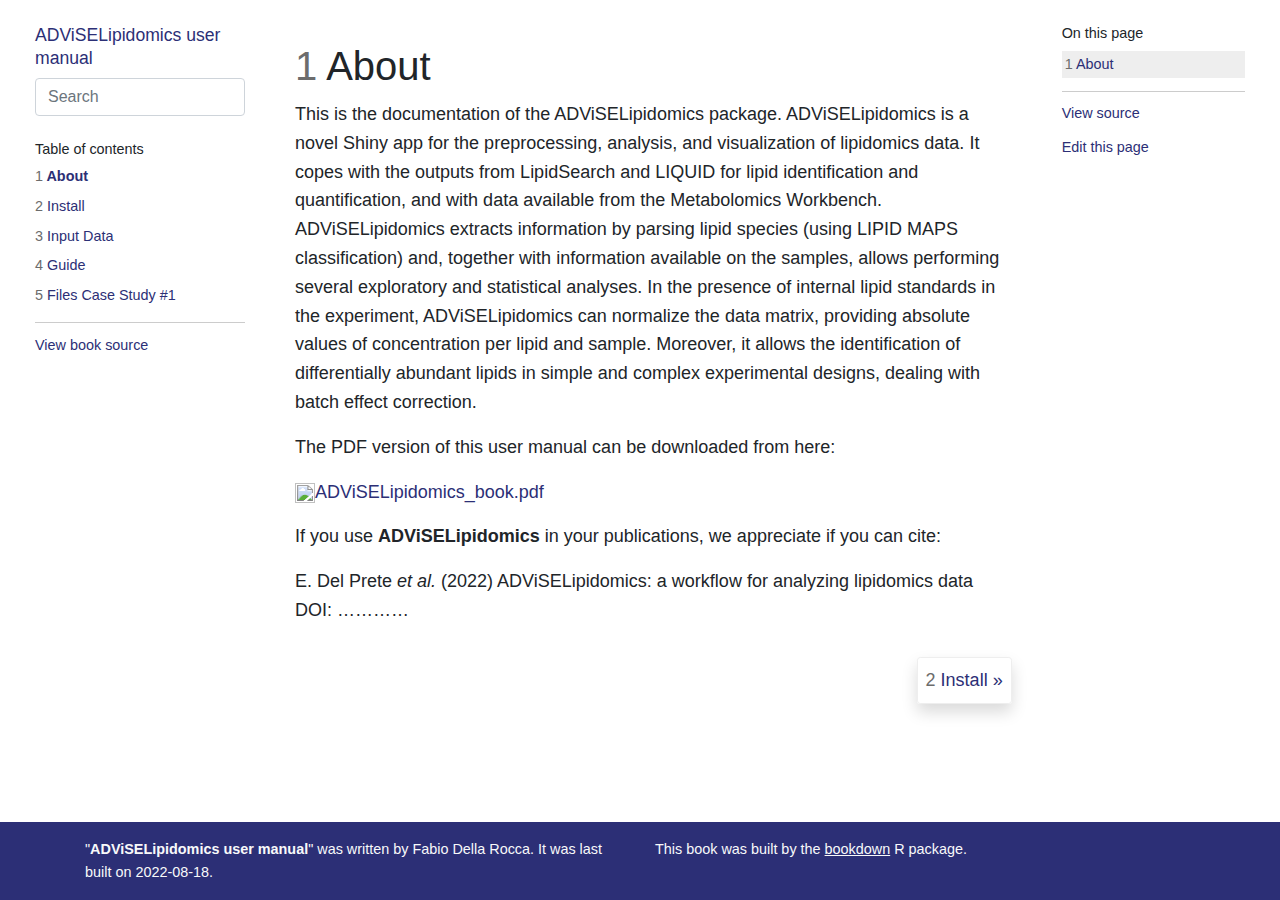
==== docs/index.html @ e3d08fb0 "added pdf link" ====
<!DOCTYPE html>
<html lang="en">
<head>
<meta http-equiv="Content-Type" content="text/html; charset=UTF-8">
<meta charset="utf-8">
<meta name="viewport" content="width=device-width, initial-scale=1, shrink-to-fit=no">
<title>Chapter 1 About | ADViSELipidomics user manual</title>
<meta name="author" content="Fabio Della Rocca">
<meta name="description" content="This is the user manual of ADViSELipidomics.">
<meta name="generator" content="bookdown 0.27 with bs4_book()">
<meta property="og:title" content="Chapter 1 About | ADViSELipidomics user manual">
<meta property="og:type" content="book">
<meta property="og:url" content="your book url like https://shinyfabio.github.io/ADViSELipidomics_book/">
<meta property="og:description" content="This is the user manual of ADViSELipidomics.">
<meta name="twitter:card" content="summary">
<meta name="twitter:title" content="Chapter 1 About | ADViSELipidomics user manual">
<meta name="twitter:description" content="This is the user manual of ADViSELipidomics.">
<!-- JS --><script src="https://cdnjs.cloudflare.com/ajax/libs/clipboard.js/2.0.6/clipboard.min.js" integrity="sha256-inc5kl9MA1hkeYUt+EC3BhlIgyp/2jDIyBLS6k3UxPI=" crossorigin="anonymous"></script><script src="https://cdnjs.cloudflare.com/ajax/libs/fuse.js/6.4.6/fuse.js" integrity="sha512-zv6Ywkjyktsohkbp9bb45V6tEMoWhzFzXis+LrMehmJZZSys19Yxf1dopHx7WzIKxr5tK2dVcYmaCk2uqdjF4A==" crossorigin="anonymous"></script><script src="https://kit.fontawesome.com/6ecbd6c532.js" crossorigin="anonymous"></script><script src="libs/jquery-3.6.0/jquery-3.6.0.min.js"></script><meta name="viewport" content="width=device-width, initial-scale=1, shrink-to-fit=no">
<link href="libs/bootstrap-4.6.0/bootstrap.min.css" rel="stylesheet">
<script src="libs/bootstrap-4.6.0/bootstrap.bundle.min.js"></script><script src="libs/bs3compat-0.3.1/transition.js"></script><script src="libs/bs3compat-0.3.1/tabs.js"></script><script src="libs/bs3compat-0.3.1/bs3compat.js"></script><link href="libs/bs4_book-1.0.0/bs4_book.css" rel="stylesheet">
<script src="libs/bs4_book-1.0.0/bs4_book.js"></script><script src="https://cdnjs.cloudflare.com/ajax/libs/autocomplete.js/0.38.0/autocomplete.jquery.min.js" integrity="sha512-GU9ayf+66Xx2TmpxqJpliWbT5PiGYxpaG8rfnBEk1LL8l1KGkRShhngwdXK1UgqhAzWpZHSiYPc09/NwDQIGyg==" crossorigin="anonymous"></script><script src="https://cdnjs.cloudflare.com/ajax/libs/mark.js/8.11.1/mark.min.js" integrity="sha512-5CYOlHXGh6QpOFA/TeTylKLWfB3ftPsde7AnmhuitiTX4K5SqCLBeKro6sPS8ilsz1Q4NRx3v8Ko2IBiszzdww==" crossorigin="anonymous"></script><!-- CSS --><style type="text/css">
    
    div.hanging-indent{margin-left: 1.5em; text-indent: -1.5em;}
  </style>
<link rel="stylesheet" href="style.css">
</head>
<body data-spy="scroll" data-target="#toc">

<div class="container-fluid">
<div class="row">
  <header class="col-sm-12 col-lg-3 sidebar sidebar-book"><a class="sr-only sr-only-focusable" href="#content">Skip to main content</a>

    <div class="d-flex align-items-start justify-content-between">
      <h1>
        <a href="index.html" title="">ADViSELipidomics user manual</a>
      </h1>
      <button class="btn btn-outline-primary d-lg-none ml-2 mt-1" type="button" data-toggle="collapse" data-target="#main-nav" aria-expanded="true" aria-controls="main-nav"><i class="fas fa-bars"></i><span class="sr-only">Show table of contents</span></button>
    </div>

    <div id="main-nav" class="collapse-lg">
      <form role="search">
        <input id="search" class="form-control" type="search" placeholder="Search" aria-label="Search">
</form>

      <nav aria-label="Table of contents"><h2>Table of contents</h2>
        <ul class="book-toc list-unstyled">
<li><a class="active" href="index.html"><span class="header-section-number">1</span> About</a></li>
<li><a class="" href="install.html"><span class="header-section-number">2</span> Install</a></li>
<li><a class="" href="inputdata.html"><span class="header-section-number">3</span> Input Data</a></li>
<li><a class="" href="guide.html"><span class="header-section-number">4</span> Guide</a></li>
<li><a class="" href="filestudy.html"><span class="header-section-number">5</span> Files Case Study #1</a></li>
</ul>

        <div class="book-extra">
          <p><a id="book-repo" href="https://github.com/ShinyFabio/ADViSELipidomics_book">View book source <i class="fab fa-github"></i></a></p>
        </div>
      </nav>
</div>
  </header><main class="col-sm-12 col-md-9 col-lg-7" id="content"><!--bookdown:title:end--><!--bookdown:title:start--><div id="about" class="section level1" number="1">
<h1>
<span class="header-section-number">1</span> About<a class="anchor" aria-label="anchor" href="#about"><i class="fas fa-link"></i></a>
</h1>
<p>This is the documentation of the ADViSELipidomics package. ADViSELipidomics is a novel Shiny app for the preprocessing, analysis, and visualization of lipidomics data. It copes with the outputs from LipidSearch and LIQUID for lipid identification and quantification, and with data available from the Metabolomics Workbench. ADViSELipidomics extracts information by parsing lipid species (using LIPID MAPS classification) and, together with information available on the samples, allows performing several exploratory and statistical analyses. In the presence of internal lipid standards in the experiment, ADViSELipidomics can normalize the data matrix, providing absolute values of concentration per lipid and sample. Moreover, it allows the identification of differentially abundant lipids in simple and complex experimental designs, dealing with batch effect correction.</p>
<p>The PDF version of this user manual can be downloaded from here:</p>
<p><img src="https://raw.githubusercontent.com/FortAwesome/Font-Awesome/6.x/svgs/solid/download.svg" width="20" height="20"><a href="https://github.com/ShinyFabio/ADViSELipidomics_book/raw/main/docs/ADViSELipidomics_book.pdf">ADViSELipidomics_book.pdf</a></p>
<p>If you use <strong>ADViSELipidomics</strong> in your publications, we appreciate if you can cite:</p>
<p>E. Del Prete <em>et al.</em> (2022) ADViSELipidomics: a workflow for analyzing lipidomics data DOI: …………</p>

</div>
  <div class="chapter-nav">
<div class="empty"></div>
<div class="next"><a href="install.html"><span class="header-section-number">2</span> Install</a></div>
</div></main><div class="col-md-3 col-lg-2 d-none d-md-block sidebar sidebar-chapter">
    <nav id="toc" data-toggle="toc" aria-label="On this page"><h2>On this page</h2>
      <ul class="nav navbar-nav"><li><a class="nav-link" href="#about"><span class="header-section-number">1</span> About</a></li></ul>

      <div class="book-extra">
        <ul class="list-unstyled">
<li><a id="book-source" href="https://github.com/ShinyFabio/ADViSELipidomics_book/blob/main/index.Rmd">View source <i class="fab fa-github"></i></a></li>
          <li><a id="book-edit" href="https://github.com/ShinyFabio/ADViSELipidomics_book/edit/main/index.Rmd">Edit this page <i class="fab fa-github"></i></a></li>
        </ul>
</div>
    </nav>
</div>

</div>
</div> <!-- .container -->

<footer class="bg-primary text-light mt-5"><div class="container"><div class="row">

  <div class="col-12 col-md-6 mt-3">
    <p>"<strong>ADViSELipidomics user manual</strong>" was written by Fabio Della Rocca. It was last built on 2022-08-18.</p>
  </div>

  <div class="col-12 col-md-6 mt-3">
    <p>This book was built by the <a class="text-light" href="https://bookdown.org">bookdown</a> R package.</p>
  </div>

</div></div>
</footer>
</body>
</html>
---- docs/libs/bs4_book-1.0.0/bs4_book.css ----
/* Page structure ----------------------------------------------------------

+-----+-----------------+------+--------------+
|     | sidebar-chapter | main | sidebar-book |
+=====+=================+======+==============+
| sml | 12 (collapsed)  | 12   | -            |
| md  | 12 (collapsed)  | 9    | 3            |
| lg  | 3               | 7    | 2            |
+-----+-----------------+------+--------------+

Side uses container-fluid so we set up some additional breakpoints, to ensure
that the columns never get too wide, either individually or collectively.

*/


@media (min-width: 1200px) {
  .container-fluid {
    max-width: 95rem;
  }
  .container-fluid .row {
    justify-content: space-evenly;
  }
  .container-fluid main {
    max-width: 45rem;
  }
  .sidebar {
    max-width: 15rem;
  }

  /* Increase font-size for very wide devices */
  body {
    font-size: 18px
  }
}

main {margin-top: 1rem;}

@media (max-width: 991.98px) {
  .sidebar {
    max-width: 100%;
  }

  .collapse-lg {
    display: none;
    padding: 1rem;
    border-radius: 0.2rem;
    background: #fafafa;
    margin-top: 0.5rem;
    margin-bottom: 1rem;
    box-shadow: 5px 5px 10px rgba(0.1, 0.1, 0.1, 0.5);
    border: 1px solid var(--primary);
  }
  .book-toc {
    column-count: 2;
  }
  .sidebar-book, main {
    padding-left: 1rem;
  }
  .sidebar-book {
    margin-top: 1rem;
  }
}
@media (min-width: 992px) {
  .collapse-lg {
    display: block !important;
  }
}
.collapse-lg.show {
  display: block;
}

@media (min-width: 768px) {
  .sidebar-chapter {
    position: sticky;
    max-height: 100vh;
    top: 0;
    overflow-y: auto;
  }
}

@media (min-width: 992px) {
  .sidebar-book {
    position: sticky;
    max-height: 100vh;
    top: 0;
    overflow-y: auto;
  }
}

/* Chapter nav ----------------------------------------- */

.chapter-nav {
  display: flex;
  justify-content: space-between;
  margin-top: 2rem;
}
.chapter-nav .prev, .chapter-nav .next {
  padding: 0.5rem;
  border: 1px solid #eee;
  border-radius: 0.2rem;
  box-shadow: 0 .5rem 1rem rgba(0,0,0,.15);
}
.chapter-nav .empty {
  border: none;
}
.chapter-nav .prev a:before {
  content: "« ";
}
.chapter-nav .next a:after {
  content: " »";
}

/* Sidebar ------------------------------------------------------ */

.sidebar h1, .sidebar h2 {
  margin-top: 1.5rem;
  margin-bottom: 0.5rem;
}
.sidebar h1 {
  font-size: 1.1rem;
}
@media (max-width: 991.98px) {
  .sidebar h1 {
    font-size: 1.5rem;
    margin-top: 0rem;
  }
}
.sidebar h2 {
  font-size: 0.9rem;
}

.sidebar hr {
  margin: 0 0 0.5rem 0;
}

.sidebar li {
  margin-bottom: 0.5rem;
  font-size: 0.9rem;
  line-height: 1.5;
}

.sidebar li.book-part {
  margin-top: 1rem;
}

.book-toc .active {
  font-weight: bolder;
}

.book-extra {
  border-top: 1px solid #ccc;
  margin-top: 0.5rem;
  padding-top: 0.5rem;
  font-size: 0.9rem;
}

.book-extra i {
  font-size: 1.2em;
}

/* Sticky footer ----------------------------------------- */
html, body {height: 100%}

body {
  display: flex;
  flex-direction: column;
}
.container-fluid {
  flex: 1 0 auto;
}
footer {
  flex-shrink: 0;
  font-size: 0.9rem;

}
footer a {
  text-decoration: underline;
}

/* Scrollspy --------------------------------------------- */

nav[data-toggle="toc"] .nav > li {
  margin-bottom: calc(0.5rem - 3px);
}

nav[data-toggle="toc"] .nav > li > a {
  padding: 3px;
  display: block;
}

nav[data-toggle="toc"] .nav > li > a:hover {
  text-decoration: underline;
}

nav[data-toggle="toc"] .nav a.nav-link.active,
nav[data-toggle="toc"] .nav .nav-link.active > li > a {
  background-color: #eee;
}

/* Nav: second level (shown on .active) */
nav[data-toggle="toc"] .nav-link + ul {
  display: none;
}
nav[data-toggle="toc"] .nav-link.active + ul {
  margin-top: 3px;
  display: block;
}

nav[data-toggle="toc"] .nav .nav > li {
  margin-bottom: 0;
}
nav[data-toggle="toc"] .nav .nav > li > a {
  margin-left: 10px;
}
/* Figures -------------------------------------------- */

.figure, .inline-figure {
  width: 100%;
  overflow-x: auto;
}

.inline-figure {
  border: solid 2px #f1f1f1;
  margin-bottom: 1rem; /* to match <p> */
}

.figure {
  border-top: 2px solid #eee;
  border-bottom: 2px solid #eee;
  margin:  1.5rem -0.5rem 1rem -0.5rem;
  padding: 1.5rem    0    1rem      1rem;
}

@media (max-width: 767.98px) {
  .figure {
    margin: 1.5rem -1rem 1.5rem -1rem;
    padding: 1.5rem;
    width: 100vw;
  }
}

caption, p.caption {
  text-align: left;
  margin-top: 1rem;
  margin-bottom: 0;
  font-size: 0.9rem;
  color: #777;
}

/* Headings -------------------------------------------- */

h2 {
  margin-top: 2rem;
  margin-bottom: 1rem;
  font-size: 1.5rem;
}
h3 { margin-top: 1.5em; font-size: 1.2rem; }
h4 { margin-top: 1.5em; font-size: 1.1rem; }
h5 { margin-top: 1.5em; font-size: 1rem; }

h1, h2, h3, h4, h5 {
  line-height: 1.3;
}

.header-section-number {
  color: #6C6C6C;
  font-weight: normal;
}

.dropdown-item .header-section-number {
  position: absolute;
  width: 2rem;
  left: -1rem;
  display: block;
  text-align: right;
}

.anchor {
  font-size: max(0.5em, 1rem);
  margin-left: 0.5rem;
  display: none;
}
h1:hover .anchor,
h2:hover .anchor,
h3:hover .anchor,
h4:hover .anchor,
h5:hover .anchor,
h6:hover .anchor {
  display: inline;
}

/* Tables ---------------------------------------------- */

.inline-table {
  overflow-x: auto;
}

table.kable_wrapper td {
  vertical-align: top;
}


/* Footnotes --------------------------------------------- */

.popover {
  max-width: min(100vw, 32rem);
  font-size: 0.9rem;
  box-shadow: 4px 4px 8px rgba(0, 0, 0, 0.3);
}
.popover-body {
  padding: 0.75rem;
}
.popover-body p:last-child {
  margin-bottom: 0;
}

a.footnote-ref {
  cursor: pointer;
}

/* Search ---------------------------------------------- */

mark {
  background: linear-gradient(-100deg,
    hsla(48,92%,75%,.3),
    hsla(48,92%,75%,.7) 95%,
    hsla(48,92%,75%,.1)
  )
}

.algolia-autocomplete .aa-hint {
  color: #999;
}
.algolia-autocomplete .aa-dropdown-menu {
  width: min(100%, 20rem);
  background-color: #fff;
  border: 1px solid var(--gray);
  border-radius: 0.2rem;
  margin-top: 2px;

  max-height: 50vh;
  overflow-y: auto;
}
.algolia-autocomplete .aa-dropdown-menu .aa-suggestion {
  cursor: pointer;
  padding: 5px 4px;
  border-bottom: 1px #ddd solid;
  font-size: 0.9rem;
}
.algolia-autocomplete .aa-dropdown-menu .aa-suggestion.aa-cursor {
  background-color: #B2D7FF;
}

/* Code ------------------------------------------------ */

pre {
  position: relative;
  overflow: auto;
  border: 1px solid #eee;
  padding: 0.5rem;
  margin: 0 -0.5rem 1rem -0.5rem;
  background-image: linear-gradient(160deg,#f8f8f8 0,#f1f1f1 100%);
}

@media (max-width: 767.98px) {
  /* Make background span full width on mobile */
  .section > .sourceCode > pre {
    margin: 0 -1rem 1rem -1rem;
    padding: 0.5rem 1rem;
    width: 100vw;
  }
}

code {
  background-color: #f8f8f8;
}

pre code {
  background-color: transparent;
  word-break: normal; /* force wide blocks to scroll, not wrap */
  word-wrap: normal;
}

pre, code {
  border-radius: 0.2rem;
  color: #212529; /* match text colour */
}
code a:any-link {
  color: inherit; /* use colour from syntax highlighting */
  text-decoration: underline;
  text-decoration-color: #ccc;
}

/* copy button */

div.sourceCode {
  position: relative;
}

.btn-copy {
  position: absolute;
  top: 0rem;
  right: -0.5rem; /* coherent with pre margin rule */
}

div.sourceCode > button {
  filter: opacity(50%);
}

div.sourceCode > button:hover {
  filter: opacity(100%);
}

div.sourceCode > button > i.bi::before {
  display: inline-block;
  height: 1rem;
  width: 1rem;
  content: "";
  vertical-align: -0.125em;
  background-image: url('data:image/svg+xml,<svg xmlns="http://www.w3.org/2000/svg" width="16" height="16" fill="currentColor" viewBox="0 0 16 16"><path d="M4 1.5H3a2 2 0 0 0-2 2V14a2 2 0 0 0 2 2h10a2 2 0 0 0 2-2V3.5a2 2 0 0 0-2-2h-1v1h1a1 1 0 0 1 1 1V14a1 1 0 0 1-1 1H3a1 1 0 0 1-1-1V3.5a1 1 0 0 1 1-1h1v-1z"/><path d="M9.5 1a.5.5 0 0 1 .5.5v1a.5.5 0 0 1-.5.5h-3a.5.5 0 0 1-.5-.5v-1a.5.5 0 0 1 .5-.5h3zm-3-1A1.5 1.5 0 0 0 5 1.5v1A1.5 1.5 0 0 0 6.5 4h3A1.5 1.5 0 0 0 11 2.5v-1A1.5 1.5 0 0 0 9.5 0h-3z"/></svg>');
  background-repeat: no-repeat;
  background-size: 1rem 1rem;
}

div.sourceCode > button.btn-copy-checked > .bi::before {
  background-image: url('data:image/svg+xml,<svg xmlns="http://www.w3.org/2000/svg" width="16" height="16" fill="currentColor" viewBox="0 0 16 16"><path d="M13.854 3.646a.5.5 0 0 1 0 .708l-7 7a.5.5 0 0 1-.708 0l-3.5-3.5a.5.5 0 1 1 .708-.708L6.5 10.293l6.646-6.647a.5.5 0 0 1 .708 0z"/></svg>');
}

/* https://github.com/rstudio/distill/blob/master/inst/rmarkdown/templates/distill_article/resources/a11y.theme + https://gist.github.com/hadley/f53b6e92df20994fdabe6562d284728a */
code span.ot {color:#007faa}
code span.at {color:#7d9029}
code span.ss {color:#bb6688}
code span.an {color:#545454;}
code span.fu {color:#4254A7}
code span.st {color:#008000}
code span.cf {color:#007faa;}
code span.op {color:#696969}
code span.er {color:#ff0000;}
code span.bn {color:#a1024a}
code span.al {color:#ff0000;}
code span.va {color:#19177c}
code span.bu {color: #007faa;}
code span.ex {}
code span.pp {color:#bc7a00}
code span.in {color:#545454;}
code span.vs {color:#008000}
code span.wa {color:#545454; font-style: italic}
code span.do {color:#ba2121; font-style: italic}
code span.im {color:#007faa; font-weight: bold;}
code span.ch {color:#008000}
code span.dt {color:#aa5d00}
code span.fl {color:#a1024a}
code span.co {color:#545454}
code span.cv {color:#545454; font-style: italic}
code span.cn {color:#d91e18}
code span.sc {color:#008000}
code span.dv {color:#a1024a}
code span.kw {color:#007faa}

/* Misc typography ---------------------------------------------- */

a {
  overflow-wrap: break-word;
  word-wrap: break-word;
}

blockquote {
  border-left: 0.5rem solid #eee;
  padding-left: 0.5rem;
  margin-left: -0.5rem;
}

body {
  line-height: 1.6;
}

.smallcaps {
  font-variant: small-caps;
}

/* special callout blocks */

.rmdnote, .rmdcaution, .rmdimportant, .rmdtip, .rmdwarning {
  margin: 1rem calc(-2px - 0.5em);
  padding: 1rem;
  border: 2px solid #eee;
}

.rmdnote > *:last-child, .rmdcaution > *:last-child, .rmdimportant > *:last-child, .rmdtip > *:last-child, .rmdwarning > *:last-child {
  margin-bottom: 0;
}

@media (max-width: 767.98px) {
  .rmdnote, .rmdcaution, .rmdimportant, .rmdtip, .rmdwarning {
    margin: 1rem -1rem;
    border-width: 4px;
  }
}

.rmdnote {
  border-color: var(--primary);
}
.rmdimportant {
  border-color: var(--success);
}
.rmdcaution {
  border-color: var(--danger);
}
.rmdwarning {
  border-color: var(--warning);
}
.rmdtip {
  border-color: var(--info);
}

.rmdcaution pre, .rmdimportant pre, .rmdnote pre, .rmdtip pre, .rmdwarning pre {
  /* Make code blocks full width in rmdnote */
  margin: 0 -1rem 1rem -1rem;
  padding: 1rem;
}

.rmdcaution .btn-copy, .rmdimportant .btn-copy, .rmdnote .btn-copy, .rmdtip .btn-copy, .rmdwarning .btn-copy {
  /* Needs to be set according to margin in callout pre block */
  right: -1rem;
}

main ul {
 list-style-type: square;
}
main ol, main ul {
  padding-left: 25px;
  margin-bottom: 0;
}
main li {
  margin-bottom: 0.5rem;
}
main ol > li:first-child, main ul > li:first-child {
  margin-top: 0.5rem;
}

/* Cover image */

img.cover {
  float: right;
  margin: 0 1rem 0 1rem;
  box-shadow: 0 .5rem 1rem rgba(0,0,0,.15);
}
@media (max-width: 767.98px) {
  img.cover {
    float: none;
    display: block;
    margin: 0 auto 1rem auto;
  }
}
---- docs/style.css ----
p.caption {
  color: #777;
  margin-top: 10px;
}
p code {
  white-space: inherit;
}
pre {
  word-break: normal;
  word-wrap: normal;
}
pre code {
  white-space: inherit;
}
.container-fluid {
    max-width: 120rem;
}
.container-fluid main {
    max-width: 55rem;
}
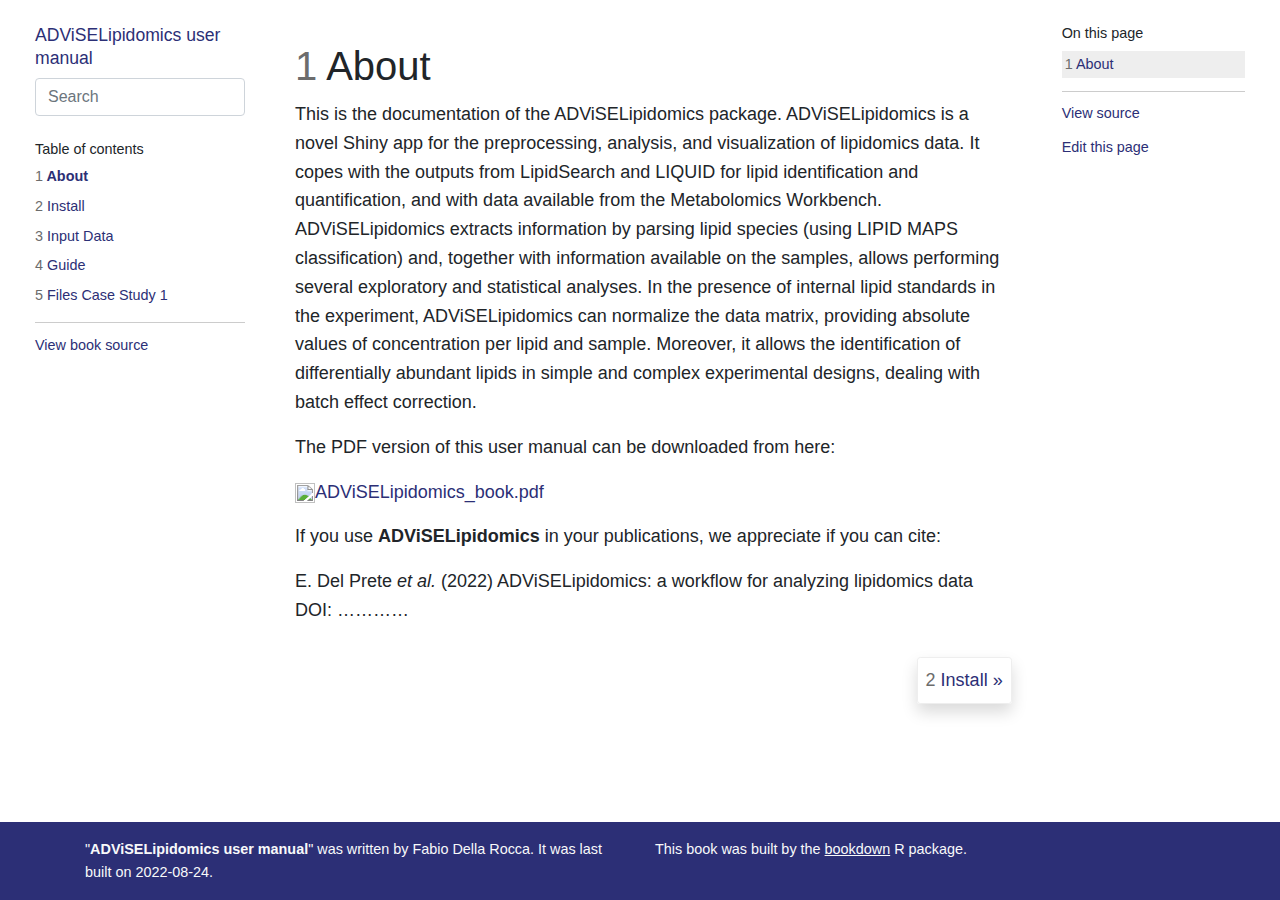
==== commit e64cb56a: "removing #" ====
--- a/docs/index.html
+++ b/docs/index.html
@@ -48,7 +48,7 @@
 <li><a class="" href="install.html"><span class="header-section-number">2</span> Install</a></li>
 <li><a class="" href="inputdata.html"><span class="header-section-number">3</span> Input Data</a></li>
 <li><a class="" href="guide.html"><span class="header-section-number">4</span> Guide</a></li>
-<li><a class="" href="filestudy.html"><span class="header-section-number">5</span> Files Case Study #1</a></li>
+<li><a class="" href="filestudy.html"><span class="header-section-number">5</span> Files Case Study 1</a></li>
 </ul>
 
         <div class="book-extra">
@@ -89,7 +89,7 @@
 <footer class="bg-primary text-light mt-5"><div class="container"><div class="row">
 
   <div class="col-12 col-md-6 mt-3">
-    <p>"<strong>ADViSELipidomics user manual</strong>" was written by Fabio Della Rocca. It was last built on 2022-08-18.</p>
+    <p>"<strong>ADViSELipidomics user manual</strong>" was written by Fabio Della Rocca. It was last built on 2022-08-24.</p>
   </div>
 
   <div class="col-12 col-md-6 mt-3">
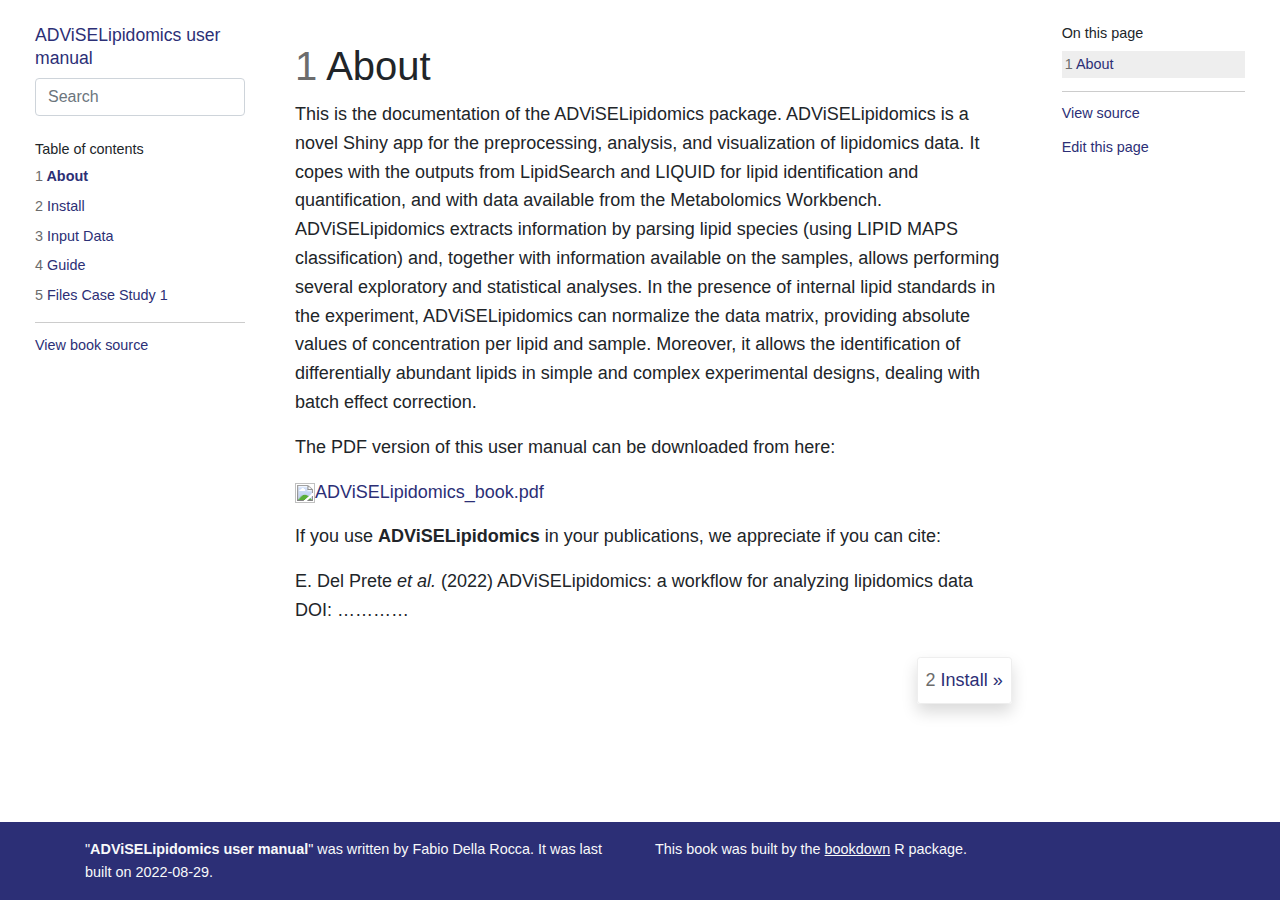
==== commit 5a0452ab: "removed another #" ====
--- a/docs/index.html
+++ b/docs/index.html
@@ -89,7 +89,7 @@
 <footer class="bg-primary text-light mt-5"><div class="container"><div class="row">
 
   <div class="col-12 col-md-6 mt-3">
-    <p>"<strong>ADViSELipidomics user manual</strong>" was written by Fabio Della Rocca. It was last built on 2022-08-24.</p>
+    <p>"<strong>ADViSELipidomics user manual</strong>" was written by Fabio Della Rocca. It was last built on 2022-08-29.</p>
   </div>
 
   <div class="col-12 col-md-6 mt-3">
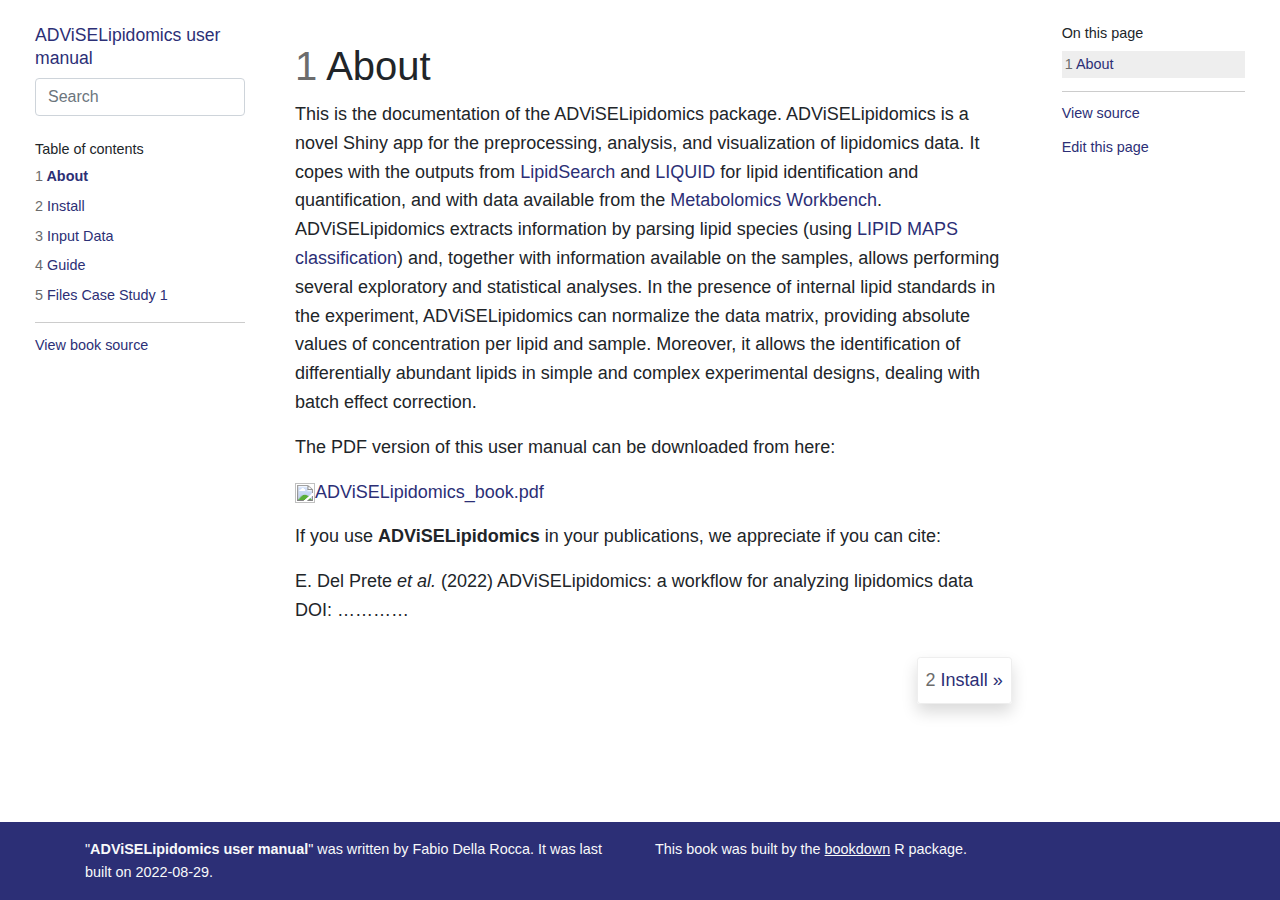
==== commit e84969db: "added link in about" ====
--- a/docs/index.html
+++ b/docs/index.html
@@ -60,7 +60,7 @@
 <h1>
 <span class="header-section-number">1</span> About<a class="anchor" aria-label="anchor" href="#about"><i class="fas fa-link"></i></a>
 </h1>
-<p>This is the documentation of the ADViSELipidomics package. ADViSELipidomics is a novel Shiny app for the preprocessing, analysis, and visualization of lipidomics data. It copes with the outputs from LipidSearch and LIQUID for lipid identification and quantification, and with data available from the Metabolomics Workbench. ADViSELipidomics extracts information by parsing lipid species (using LIPID MAPS classification) and, together with information available on the samples, allows performing several exploratory and statistical analyses. In the presence of internal lipid standards in the experiment, ADViSELipidomics can normalize the data matrix, providing absolute values of concentration per lipid and sample. Moreover, it allows the identification of differentially abundant lipids in simple and complex experimental designs, dealing with batch effect correction.</p>
+<p>This is the documentation of the ADViSELipidomics package. ADViSELipidomics is a novel Shiny app for the preprocessing, analysis, and visualization of lipidomics data. It copes with the outputs from <a href="https://www.thermofisher.com/it/en/home/industrial/mass-spectrometry/liquid-chromatography-mass-spectrometry-lc-ms/lc-ms-software/multi-omics-data-analysis/lipid-search-software.html">LipidSearch</a> and <a href="https://github.com/PNNL-Comp-Mass-Spec/LIQUID">LIQUID</a> for lipid identification and quantification, and with data available from the <a href="https://www.metabolomicsworkbench.org/">Metabolomics Workbench</a>. ADViSELipidomics extracts information by parsing lipid species (using <a href="https://www.lipidmaps.org/data/classification/lipid_cns.html">LIPID MAPS classification</a>) and, together with information available on the samples, allows performing several exploratory and statistical analyses. In the presence of internal lipid standards in the experiment, ADViSELipidomics can normalize the data matrix, providing absolute values of concentration per lipid and sample. Moreover, it allows the identification of differentially abundant lipids in simple and complex experimental designs, dealing with batch effect correction.</p>
 <p>The PDF version of this user manual can be downloaded from here:</p>
 <p><img src="https://raw.githubusercontent.com/FortAwesome/Font-Awesome/6.x/svgs/solid/download.svg" width="20" height="20"><a href="https://github.com/ShinyFabio/ADViSELipidomics_book/raw/main/docs/ADViSELipidomics_book.pdf">ADViSELipidomics_book.pdf</a></p>
 <p>If you use <strong>ADViSELipidomics</strong> in your publications, we appreciate if you can cite:</p>
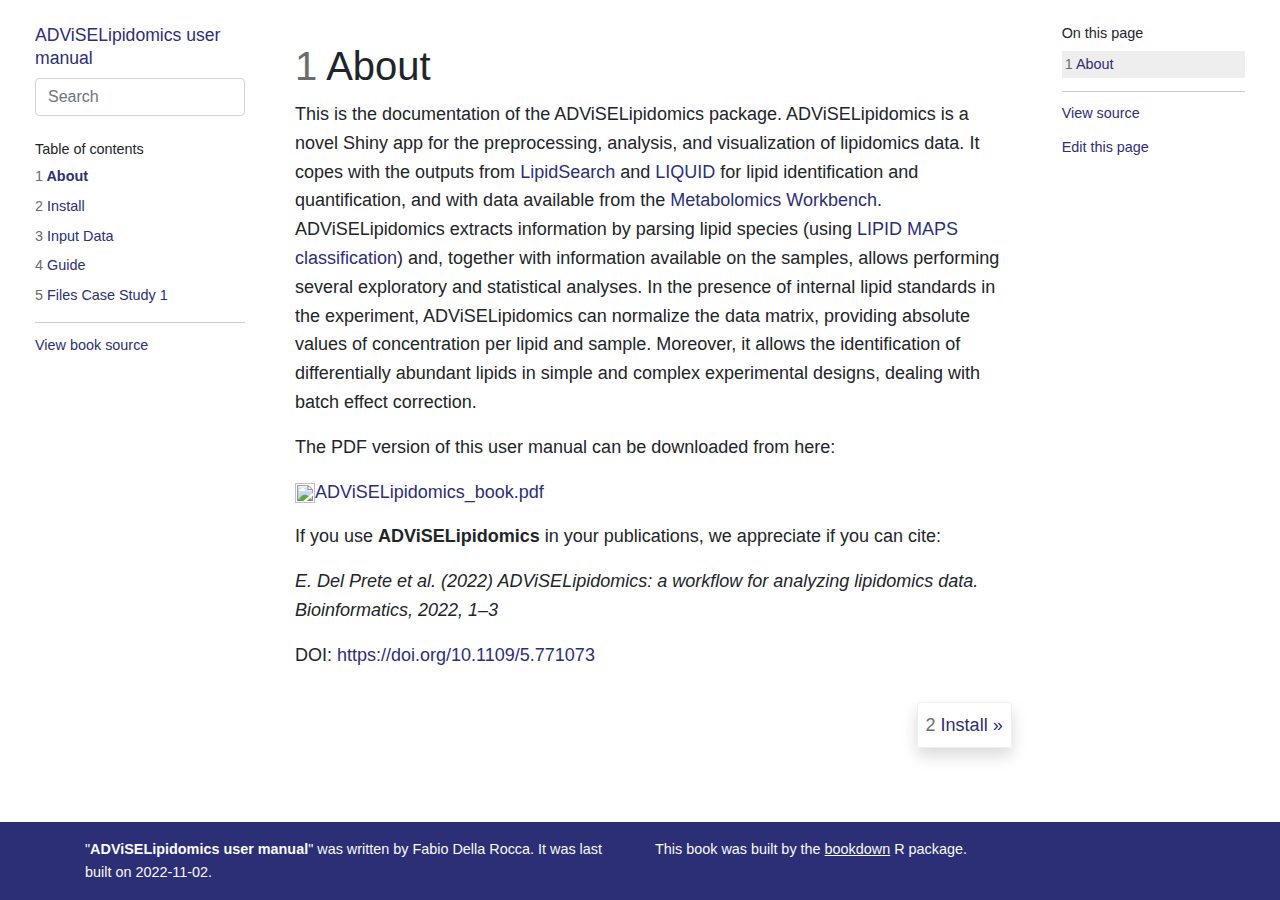
==== commit b3a25655: "added doi" ====
--- a/docs/index.html
+++ b/docs/index.html
@@ -7,7 +7,7 @@
 <title>Chapter 1 About | ADViSELipidomics user manual</title>
 <meta name="author" content="Fabio Della Rocca">
 <meta name="description" content="This is the user manual of ADViSELipidomics.">
-<meta name="generator" content="bookdown 0.27 with bs4_book()">
+<meta name="generator" content="bookdown 0.28 with bs4_book()">
 <meta property="og:title" content="Chapter 1 About | ADViSELipidomics user manual">
 <meta property="og:type" content="book">
 <meta property="og:url" content="your book url like https://shinyfabio.github.io/ADViSELipidomics_book/">
@@ -17,7 +17,7 @@
 <meta name="twitter:description" content="This is the user manual of ADViSELipidomics.">
 <!-- JS --><script src="https://cdnjs.cloudflare.com/ajax/libs/clipboard.js/2.0.6/clipboard.min.js" integrity="sha256-inc5kl9MA1hkeYUt+EC3BhlIgyp/2jDIyBLS6k3UxPI=" crossorigin="anonymous"></script><script src="https://cdnjs.cloudflare.com/ajax/libs/fuse.js/6.4.6/fuse.js" integrity="sha512-zv6Ywkjyktsohkbp9bb45V6tEMoWhzFzXis+LrMehmJZZSys19Yxf1dopHx7WzIKxr5tK2dVcYmaCk2uqdjF4A==" crossorigin="anonymous"></script><script src="https://kit.fontawesome.com/6ecbd6c532.js" crossorigin="anonymous"></script><script src="libs/jquery-3.6.0/jquery-3.6.0.min.js"></script><meta name="viewport" content="width=device-width, initial-scale=1, shrink-to-fit=no">
 <link href="libs/bootstrap-4.6.0/bootstrap.min.css" rel="stylesheet">
-<script src="libs/bootstrap-4.6.0/bootstrap.bundle.min.js"></script><script src="libs/bs3compat-0.3.1/transition.js"></script><script src="libs/bs3compat-0.3.1/tabs.js"></script><script src="libs/bs3compat-0.3.1/bs3compat.js"></script><link href="libs/bs4_book-1.0.0/bs4_book.css" rel="stylesheet">
+<script src="libs/bootstrap-4.6.0/bootstrap.bundle.min.js"></script><script src="libs/bs3compat-0.4.0/transition.js"></script><script src="libs/bs3compat-0.4.0/tabs.js"></script><script src="libs/bs3compat-0.4.0/bs3compat.js"></script><link href="libs/bs4_book-1.0.0/bs4_book.css" rel="stylesheet">
 <script src="libs/bs4_book-1.0.0/bs4_book.js"></script><script src="https://cdnjs.cloudflare.com/ajax/libs/autocomplete.js/0.38.0/autocomplete.jquery.min.js" integrity="sha512-GU9ayf+66Xx2TmpxqJpliWbT5PiGYxpaG8rfnBEk1LL8l1KGkRShhngwdXK1UgqhAzWpZHSiYPc09/NwDQIGyg==" crossorigin="anonymous"></script><script src="https://cdnjs.cloudflare.com/ajax/libs/mark.js/8.11.1/mark.min.js" integrity="sha512-5CYOlHXGh6QpOFA/TeTylKLWfB3ftPsde7AnmhuitiTX4K5SqCLBeKro6sPS8ilsz1Q4NRx3v8Ko2IBiszzdww==" crossorigin="anonymous"></script><!-- CSS --><style type="text/css">
     
     div.hanging-indent{margin-left: 1.5em; text-indent: -1.5em;}
@@ -64,7 +64,10 @@
 <p>The PDF version of this user manual can be downloaded from here:</p>
 <p><img src="https://raw.githubusercontent.com/FortAwesome/Font-Awesome/6.x/svgs/solid/download.svg" width="20" height="20"><a href="https://github.com/ShinyFabio/ADViSELipidomics_book/raw/main/docs/ADViSELipidomics_book.pdf">ADViSELipidomics_book.pdf</a></p>
 <p>If you use <strong>ADViSELipidomics</strong> in your publications, we appreciate if you can cite:</p>
-<p>E. Del Prete <em>et al.</em> (2022) ADViSELipidomics: a workflow for analyzing lipidomics data DOI: …………</p>
+<p>
+<em>E. Del Prete et al. (2022) ADViSELipidomics: a workflow for analyzing lipidomics data. Bioinformatics, 2022, 1–3</em>
+</p>
+<p>DOI: <a href="https://doi.org/10.1109/5.771073" class="uri">https://doi.org/10.1109/5.771073</a></p>
 
 </div>
   <div class="chapter-nav">
@@ -89,7 +92,7 @@
 <footer class="bg-primary text-light mt-5"><div class="container"><div class="row">
 
   <div class="col-12 col-md-6 mt-3">
-    <p>"<strong>ADViSELipidomics user manual</strong>" was written by Fabio Della Rocca. It was last built on 2022-08-29.</p>
+    <p>"<strong>ADViSELipidomics user manual</strong>" was written by Fabio Della Rocca. It was last built on 2022-11-02.</p>
   </div>
 
   <div class="col-12 col-md-6 mt-3">
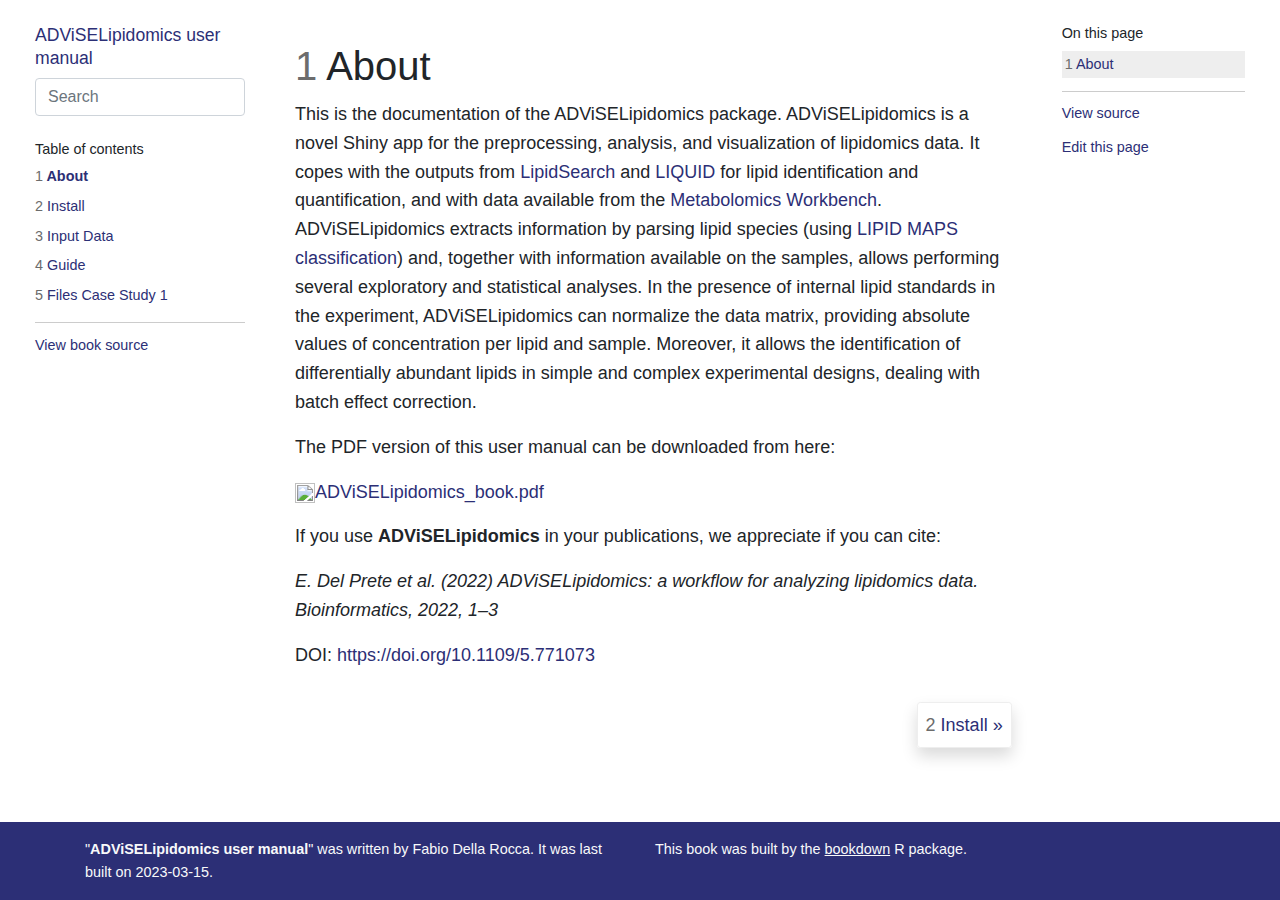
==== commit 3ec6b69f: "small corrections" ====
--- a/docs/index.html
+++ b/docs/index.html
@@ -7,7 +7,7 @@
 <title>Chapter 1 About | ADViSELipidomics user manual</title>
 <meta name="author" content="Fabio Della Rocca">
 <meta name="description" content="This is the user manual of ADViSELipidomics.">
-<meta name="generator" content="bookdown 0.28 with bs4_book()">
+<meta name="generator" content="bookdown 0.33 with bs4_book()">
 <meta property="og:title" content="Chapter 1 About | ADViSELipidomics user manual">
 <meta property="og:type" content="book">
 <meta property="og:url" content="your book url like https://shinyfabio.github.io/ADViSELipidomics_book/">
@@ -17,7 +17,7 @@
 <meta name="twitter:description" content="This is the user manual of ADViSELipidomics.">
 <!-- JS --><script src="https://cdnjs.cloudflare.com/ajax/libs/clipboard.js/2.0.6/clipboard.min.js" integrity="sha256-inc5kl9MA1hkeYUt+EC3BhlIgyp/2jDIyBLS6k3UxPI=" crossorigin="anonymous"></script><script src="https://cdnjs.cloudflare.com/ajax/libs/fuse.js/6.4.6/fuse.js" integrity="sha512-zv6Ywkjyktsohkbp9bb45V6tEMoWhzFzXis+LrMehmJZZSys19Yxf1dopHx7WzIKxr5tK2dVcYmaCk2uqdjF4A==" crossorigin="anonymous"></script><script src="https://kit.fontawesome.com/6ecbd6c532.js" crossorigin="anonymous"></script><script src="libs/jquery-3.6.0/jquery-3.6.0.min.js"></script><meta name="viewport" content="width=device-width, initial-scale=1, shrink-to-fit=no">
 <link href="libs/bootstrap-4.6.0/bootstrap.min.css" rel="stylesheet">
-<script src="libs/bootstrap-4.6.0/bootstrap.bundle.min.js"></script><script src="libs/bs3compat-0.4.0/transition.js"></script><script src="libs/bs3compat-0.4.0/tabs.js"></script><script src="libs/bs3compat-0.4.0/bs3compat.js"></script><link href="libs/bs4_book-1.0.0/bs4_book.css" rel="stylesheet">
+<script src="libs/bootstrap-4.6.0/bootstrap.bundle.min.js"></script><script src="libs/bs3compat-0.4.2/transition.js"></script><script src="libs/bs3compat-0.4.2/tabs.js"></script><script src="libs/bs3compat-0.4.2/bs3compat.js"></script><link href="libs/bs4_book-1.0.0/bs4_book.css" rel="stylesheet">
 <script src="libs/bs4_book-1.0.0/bs4_book.js"></script><script src="https://cdnjs.cloudflare.com/ajax/libs/autocomplete.js/0.38.0/autocomplete.jquery.min.js" integrity="sha512-GU9ayf+66Xx2TmpxqJpliWbT5PiGYxpaG8rfnBEk1LL8l1KGkRShhngwdXK1UgqhAzWpZHSiYPc09/NwDQIGyg==" crossorigin="anonymous"></script><script src="https://cdnjs.cloudflare.com/ajax/libs/mark.js/8.11.1/mark.min.js" integrity="sha512-5CYOlHXGh6QpOFA/TeTylKLWfB3ftPsde7AnmhuitiTX4K5SqCLBeKro6sPS8ilsz1Q4NRx3v8Ko2IBiszzdww==" crossorigin="anonymous"></script><!-- CSS --><style type="text/css">
     
     div.hanging-indent{margin-left: 1.5em; text-indent: -1.5em;}
@@ -92,7 +92,7 @@
 <footer class="bg-primary text-light mt-5"><div class="container"><div class="row">
 
   <div class="col-12 col-md-6 mt-3">
-    <p>"<strong>ADViSELipidomics user manual</strong>" was written by Fabio Della Rocca. It was last built on 2022-11-02.</p>
+    <p>"<strong>ADViSELipidomics user manual</strong>" was written by Fabio Della Rocca. It was last built on 2023-03-15.</p>
   </div>
 
   <div class="col-12 col-md-6 mt-3">
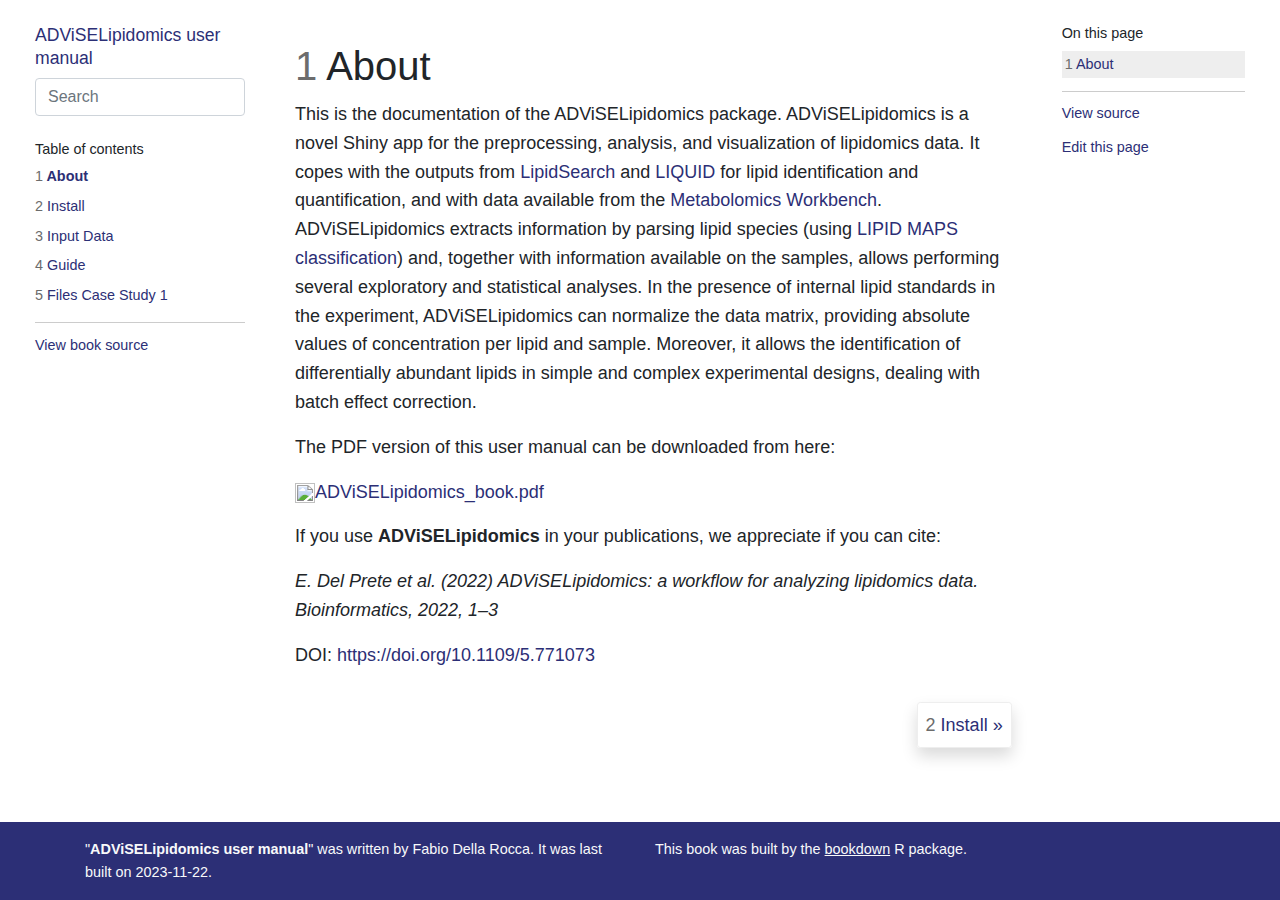
==== commit c71532d8: "fixed typo" ====
--- a/docs/index.html
+++ b/docs/index.html
@@ -92,7 +92,7 @@
 <footer class="bg-primary text-light mt-5"><div class="container"><div class="row">
 
   <div class="col-12 col-md-6 mt-3">
-    <p>"<strong>ADViSELipidomics user manual</strong>" was written by Fabio Della Rocca. It was last built on 2023-03-15.</p>
+    <p>"<strong>ADViSELipidomics user manual</strong>" was written by Fabio Della Rocca. It was last built on 2023-11-22.</p>
   </div>
 
   <div class="col-12 col-md-6 mt-3">
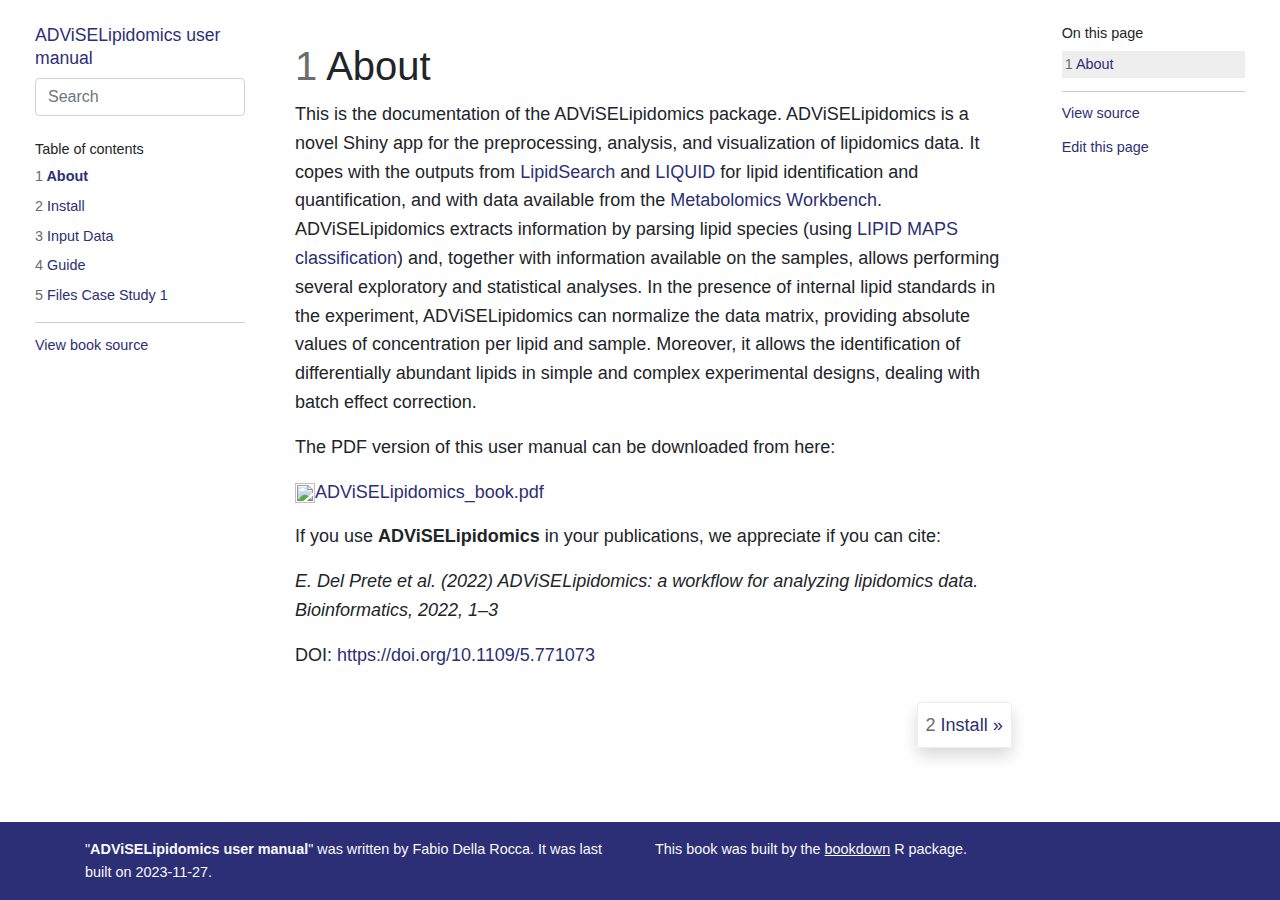
==== commit 58f5086a: "updated link to supplementary" ====
--- a/docs/index.html
+++ b/docs/index.html
@@ -92,7 +92,7 @@
 <footer class="bg-primary text-light mt-5"><div class="container"><div class="row">
 
   <div class="col-12 col-md-6 mt-3">
-    <p>"<strong>ADViSELipidomics user manual</strong>" was written by Fabio Della Rocca. It was last built on 2023-11-22.</p>
+    <p>"<strong>ADViSELipidomics user manual</strong>" was written by Fabio Della Rocca. It was last built on 2023-11-27.</p>
   </div>
 
   <div class="col-12 col-md-6 mt-3">
